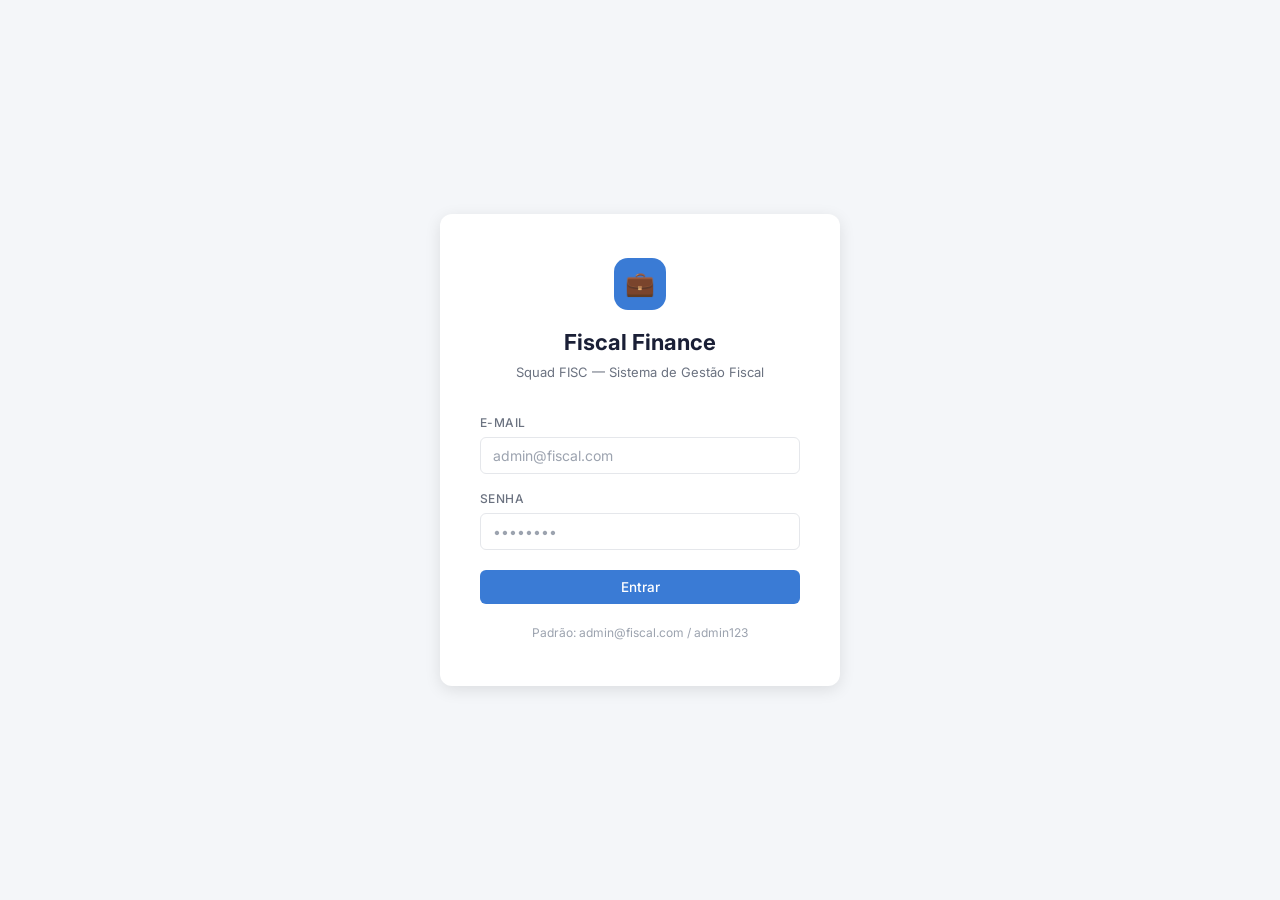
==== frontend/index.html @ f60c4493 "feat(web): frontend web completo substitui PyQt6 - Adiciona pasta frontend/ com HTML+CSS+JS para tod" ====
<!DOCTYPE html>
<html lang="pt-BR">
<head>
  <meta charset="UTF-8" />
  <meta name="viewport" content="width=device-width, initial-scale=1.0" />
  <title>Login — Fiscal Finance</title>
  <link rel="stylesheet" href="css/style.css" />
</head>
<body>

<div class="login-page">
  <div class="login-box">
    <div class="login-header">
      <div class="login-logo">💼</div>
      <h1 class="login-title">Fiscal Finance</h1>
      <p class="login-sub">Squad FISC — Sistema de Gestão Fiscal</p>
    </div>

    <form id="form-login">
      <div class="form-group">
        <label class="form-label" for="input-email">E-mail</label>
        <input
          id="input-email"
          type="email"
          class="form-control"
          placeholder="admin@fiscal.com"
          autocomplete="username"
          required
        />
      </div>

      <div class="form-group">
        <label class="form-label" for="input-senha">Senha</label>
        <input
          id="input-senha"
          type="password"
          class="form-control"
          placeholder="••••••••"
          autocomplete="current-password"
          required
        />
      </div>

      <div id="login-error" class="hidden" style="
        background:var(--danger-bg);
        border:1px solid #fca5a5;
        color:#b91c1c;
        border-radius:6px;
        padding:10px 14px;
        font-size:13px;
        margin-bottom:14px;
      "></div>

      <button id="btn-login" type="submit" class="btn btn-primary btn-full" style="margin-top:4px;">
        Entrar
      </button>
    </form>

    <p style="text-align:center;margin-top:20px;font-size:12px;color:var(--text-light);">
      Padrão: admin@fiscal.com / admin123
    </p>
  </div>
</div>

<div id="toast-container"></div>

<script src="js/api.js"></script>
<script src="js/ui.js"></script>
<script>
  // Redireciona se já estiver logado
  if (getToken()) {
    window.location.href = 'dashboard.html';
  }

  document.getElementById('form-login').addEventListener('submit', async (e) => {
    e.preventDefault();
    const btn = document.getElementById('btn-login');
    const errEl = document.getElementById('login-error');
    errEl.classList.add('hidden');

    const email = document.getElementById('input-email').value.trim();
    const senha = document.getElementById('input-senha').value;

    setLoading(btn, true);

    const res = await API.Auth.login(email, senha);
    setLoading(btn, false);

    if (res.ok) {
      setToken(res.body.data.token);
      setUser({ nome: res.body.data.nome, papel: res.body.data.papel });
      toast('Login realizado com sucesso!', 'success');
      setTimeout(() => { window.location.href = 'dashboard.html'; }, 600);
    } else {
      errEl.textContent = res.body.message || 'Credenciais inválidas.';
      errEl.classList.remove('hidden');
    }
  });
</script>

</body>
</html>
---- frontend/css/style.css ----
/* ============================================================
   Fiscal Finance — Squad FISC
   Estilos globais do sistema web
   ============================================================ */

@import url('https://fonts.googleapis.com/css2?family=Inter:wght@300;400;500;600;700&display=swap');

/* ─── Variáveis ──────────────────────────────────────────── */
:root {
  --bg-main:       #f4f6f9;
  --bg-sidebar:    #1e2533;
  --bg-card:       #ffffff;
  --bg-card-alt:   #f8f9fc;

  --accent:        #3a7bd5;
  --accent-dark:   #2c5fb3;
  --accent-light:  #e8f0fc;

  --text-primary:  #1a1f36;
  --text-secondary:#6b7280;
  --text-light:    #9ca3af;
  --text-sidebar:  #c8cfe0;

  --border:        #e5e7eb;
  --border-focus:  #3a7bd5;

  --success:       #22c55e;
  --success-bg:    #f0fdf4;
  --warning:       #f59e0b;
  --warning-bg:    #fffbeb;
  --danger:        #ef4444;
  --danger-bg:     #fef2f2;

  --sidebar-w:     240px;
  --radius:        8px;
  --shadow:        0 1px 4px rgba(0,0,0,.07), 0 2px 12px rgba(0,0,0,.05);
  --shadow-md:     0 4px 16px rgba(0,0,0,.10);
  --transition:    150ms ease;
}

/* ─── Reset ──────────────────────────────────────────────── */
*, *::before, *::after { box-sizing: border-box; margin: 0; padding: 0; }
body {
  font-family: 'Inter', sans-serif;
  font-size: 14px;
  background: var(--bg-main);
  color: var(--text-primary);
  line-height: 1.5;
  min-height: 100vh;
}
a { text-decoration: none; color: inherit; }
button { cursor: pointer; border: none; background: none; font-family: inherit; font-size: inherit; }
input, select, textarea { font-family: inherit; font-size: inherit; }
ul, ol { list-style: none; }

/* ─── Layout principal ───────────────────────────────────── */
.app-layout {
  display: flex;
  min-height: 100vh;
}

/* ─── Sidebar ────────────────────────────────────────────── */
.sidebar {
  width: var(--sidebar-w);
  background: var(--bg-sidebar);
  display: flex;
  flex-direction: column;
  position: fixed;
  top: 0; left: 0;
  height: 100vh;
  z-index: 100;
  transition: transform var(--transition);
}

.sidebar-header {
  padding: 24px 20px 20px;
  border-bottom: 1px solid rgba(255,255,255,.07);
}

.sidebar-logo {
  display: flex;
  align-items: center;
  gap: 10px;
  color: #fff;
}

.sidebar-logo .logo-icon {
  width: 34px; height: 34px;
  background: var(--accent);
  border-radius: 8px;
  display: flex; align-items: center; justify-content: center;
  font-size: 16px;
}

.sidebar-logo .logo-text {
  font-weight: 700;
  font-size: 15px;
  letter-spacing: .3px;
}

.sidebar-logo .logo-sub {
  font-size: 10px;
  color: var(--text-sidebar);
  font-weight: 400;
  margin-top: 1px;
}

.sidebar-nav {
  flex: 1;
  padding: 16px 0;
  overflow-y: auto;
}

.nav-section-label {
  font-size: 10px;
  font-weight: 600;
  letter-spacing: 1px;
  color: rgba(200,207,224,.45);
  text-transform: uppercase;
  padding: 10px 20px 6px;
  margin-top: 8px;
}

.nav-item {
  display: flex;
  align-items: center;
  gap: 10px;
  padding: 9px 20px;
  color: var(--text-sidebar);
  border-radius: 0;
  transition: background var(--transition), color var(--transition);
  font-size: 13.5px;
  font-weight: 400;
  cursor: pointer;
  border-left: 3px solid transparent;
}

.nav-item:hover {
  background: rgba(255,255,255,.06);
  color: #fff;
}

.nav-item.active {
  background: rgba(58,123,213,.18);
  color: #fff;
  border-left-color: var(--accent);
  font-weight: 500;
}

.nav-item .nav-icon { font-size: 16px; opacity: .85; }

.sidebar-footer {
  padding: 16px 20px;
  border-top: 1px solid rgba(255,255,255,.07);
}

.user-info {
  display: flex;
  align-items: center;
  gap: 10px;
}

.user-avatar {
  width: 32px; height: 32px;
  background: var(--accent);
  border-radius: 50%;
  display: flex; align-items: center; justify-content: center;
  font-weight: 600;
  font-size: 13px;
  color: #fff;
  flex-shrink: 0;
}

.user-details { flex: 1; min-width: 0; }
.user-name { font-size: 13px; color: #fff; font-weight: 500; white-space: nowrap; overflow: hidden; text-overflow: ellipsis; }
.user-role { font-size: 11px; color: var(--text-sidebar); }

.btn-logout {
  background: none;
  border: none;
  color: var(--text-sidebar);
  cursor: pointer;
  padding: 4px;
  border-radius: 4px;
  font-size: 16px;
  transition: color var(--transition);
}
.btn-logout:hover { color: var(--danger); }

/* ─── Conteúdo principal ─────────────────────────────────── */
.main-content {
  margin-left: var(--sidebar-w);
  flex: 1;
  display: flex;
  flex-direction: column;
  min-height: 100vh;
}

.topbar {
  background: var(--bg-card);
  border-bottom: 1px solid var(--border);
  padding: 0 28px;
  height: 56px;
  display: flex;
  align-items: center;
  justify-content: space-between;
  position: sticky;
  top: 0;
  z-index: 50;
}

.topbar-title {
  font-size: 15px;
  font-weight: 600;
  color: var(--text-primary);
}

.topbar-right {
  display: flex;
  align-items: center;
  gap: 12px;
}

.page-content {
  padding: 28px;
  flex: 1;
}

/* ─── Página de login ────────────────────────────────────── */
.login-page {
  min-height: 100vh;
  display: flex;
  align-items: center;
  justify-content: center;
  background: var(--bg-main);
}

.login-box {
  background: var(--bg-card);
  border-radius: 12px;
  box-shadow: var(--shadow-md);
  padding: 44px 40px;
  width: 100%;
  max-width: 400px;
}

.login-header { text-align: center; margin-bottom: 32px; }
.login-logo {
  width: 52px; height: 52px;
  background: var(--accent);
  border-radius: 14px;
  display: flex; align-items: center; justify-content: center;
  font-size: 24px;
  margin: 0 auto 16px;
}
.login-title { font-size: 22px; font-weight: 700; }
.login-sub { color: var(--text-secondary); font-size: 13px; margin-top: 4px; }

/* ─── Cards ──────────────────────────────────────────────── */
.card {
  background: var(--bg-card);
  border-radius: var(--radius);
  border: 1px solid var(--border);
  box-shadow: var(--shadow);
}

.card-header {
  padding: 18px 22px 14px;
  border-bottom: 1px solid var(--border);
  display: flex;
  align-items: center;
  justify-content: space-between;
  gap: 12px;
}

.card-title {
  font-size: 14px;
  font-weight: 600;
  color: var(--text-primary);
}

.card-body { padding: 20px 22px; }

/* ─── Stat Cards (dashboard) ─────────────────────────────── */
.stat-grid {
  display: grid;
  grid-template-columns: repeat(auto-fit, minmax(200px, 1fr));
  gap: 16px;
  margin-bottom: 24px;
}

.stat-card {
  background: var(--bg-card);
  border: 1px solid var(--border);
  border-radius: var(--radius);
  padding: 20px 22px;
  box-shadow: var(--shadow);
  display: flex;
  flex-direction: column;
  gap: 8px;
}

.stat-label { font-size: 12px; color: var(--text-secondary); font-weight: 500; text-transform: uppercase; letter-spacing: .5px; }
.stat-value { font-size: 26px; font-weight: 700; color: var(--text-primary); }
.stat-value.green  { color: #16a34a; }
.stat-value.red    { color: var(--danger); }
.stat-value.blue   { color: var(--accent); }
.stat-sub { font-size: 12px; color: var(--text-light); }

/* ─── Formulários ────────────────────────────────────────── */
.form-group {
  display: flex;
  flex-direction: column;
  gap: 5px;
  margin-bottom: 16px;
}

.form-label {
  font-size: 12px;
  font-weight: 500;
  color: var(--text-secondary);
  text-transform: uppercase;
  letter-spacing: .4px;
}

.form-control {
  width: 100%;
  padding: 9px 12px;
  border: 1px solid var(--border);
  border-radius: 6px;
  background: var(--bg-card);
  color: var(--text-primary);
  transition: border-color var(--transition), box-shadow var(--transition);
  outline: none;
}

.form-control:focus {
  border-color: var(--border-focus);
  box-shadow: 0 0 0 3px rgba(58,123,213,.12);
}

.form-control::placeholder { color: var(--text-light); }

.form-row {
  display: grid;
  grid-template-columns: 1fr 1fr;
  gap: 14px;
}

.form-row-3 {
  display: grid;
  grid-template-columns: 1fr 1fr 1fr;
  gap: 14px;
}

/* ─── Botões ─────────────────────────────────────────────── */
.btn {
  display: inline-flex;
  align-items: center;
  justify-content: center;
  gap: 7px;
  padding: 9px 18px;
  border-radius: 6px;
  font-weight: 500;
  font-size: 13.5px;
  transition: background var(--transition), opacity var(--transition), transform var(--transition);
  white-space: nowrap;
}

.btn:active { transform: translateY(1px); }

.btn-primary {
  background: var(--accent);
  color: #fff;
}
.btn-primary:hover { background: var(--accent-dark); }

.btn-secondary {
  background: var(--bg-card-alt);
  color: var(--text-primary);
  border: 1px solid var(--border);
}
.btn-secondary:hover { background: var(--border); }

.btn-danger {
  background: var(--danger);
  color: #fff;
}
.btn-danger:hover { background: #dc2626; }

.btn-success {
  background: var(--success);
  color: #fff;
}
.btn-success:hover { background: #16a34a; }

.btn-sm { padding: 6px 12px; font-size: 12.5px; }
.btn-full { width: 100%; }

/* ─── Tabela ─────────────────────────────────────────────── */
.table-wrapper {
  overflow-x: auto;
  border-radius: var(--radius);
  border: 1px solid var(--border);
}

table {
  width: 100%;
  border-collapse: collapse;
  font-size: 13.5px;
}

thead th {
  background: var(--bg-card-alt);
  padding: 11px 14px;
  text-align: left;
  font-size: 11px;
  font-weight: 600;
  text-transform: uppercase;
  letter-spacing: .5px;
  color: var(--text-secondary);
  border-bottom: 1px solid var(--border);
  white-space: nowrap;
}

tbody tr {
  border-bottom: 1px solid var(--border);
  transition: background var(--transition);
}

tbody tr:last-child { border-bottom: none; }
tbody tr:hover { background: var(--bg-card-alt); }

tbody td {
  padding: 11px 14px;
  color: var(--text-primary);
  vertical-align: middle;
}

/* ─── Badges / Tags ──────────────────────────────────────── */
.badge {
  display: inline-flex;
  align-items: center;
  padding: 2px 9px;
  border-radius: 20px;
  font-size: 11.5px;
  font-weight: 500;
}

.badge-green  { background: var(--success-bg); color: #15803d; }
.badge-red    { background: var(--danger-bg);  color: #b91c1c; }
.badge-yellow { background: var(--warning-bg); color: #b45309; }
.badge-blue   { background: var(--accent-light); color: var(--accent-dark); }
.badge-gray   { background: #f3f4f6; color: #6b7280; }

/* ─── Alerts / Toast ─────────────────────────────────────── */
#toast-container {
  position: fixed;
  top: 20px;
  right: 20px;
  z-index: 9999;
  display: flex;
  flex-direction: column;
  gap: 8px;
  pointer-events: none;
}

.toast {
  background: var(--bg-card);
  border: 1px solid var(--border);
  border-left: 4px solid var(--accent);
  border-radius: 8px;
  padding: 12px 18px;
  box-shadow: var(--shadow-md);
  font-size: 13.5px;
  color: var(--text-primary);
  min-width: 260px;
  max-width: 380px;
  opacity: 0;
  transform: translateX(40px);
  transition: opacity .25s, transform .25s;
  pointer-events: auto;
}

.toast.show { opacity: 1; transform: translateX(0); }
.toast.success { border-left-color: var(--success); }
.toast.error   { border-left-color: var(--danger); }
.toast.warning { border-left-color: var(--warning); }

/* ─── Modal ──────────────────────────────────────────────── */
.modal-overlay {
  position: fixed; inset: 0;
  background: rgba(0,0,0,.35);
  display: flex; align-items: center; justify-content: center;
  z-index: 200;
  opacity: 0; pointer-events: none;
  transition: opacity .2s;
}

.modal-overlay.open { opacity: 1; pointer-events: auto; }

.modal {
  background: var(--bg-card);
  border-radius: 10px;
  box-shadow: var(--shadow-md);
  width: 100%;
  max-width: 520px;
  max-height: 90vh;
  overflow-y: auto;
  transform: translateY(20px);
  transition: transform .2s;
}

.modal-overlay.open .modal { transform: translateY(0); }

.modal-header {
  padding: 18px 22px;
  border-bottom: 1px solid var(--border);
  display: flex; align-items: center; justify-content: space-between;
}

.modal-title { font-size: 15px; font-weight: 600; }
.modal-close { font-size: 20px; color: var(--text-secondary); cursor: pointer; line-height: 1; }
.modal-close:hover { color: var(--danger); }
.modal-body { padding: 20px 22px; }
.modal-footer { padding: 14px 22px; border-top: 1px solid var(--border); display: flex; gap: 10px; justify-content: flex-end; }

/* ─── Seção vazia ────────────────────────────────────────── */
.empty-state {
  text-align: center;
  padding: 48px 20px;
  color: var(--text-secondary);
}

.empty-icon { font-size: 40px; margin-bottom: 12px; opacity: .5; }
.empty-text { font-size: 14px; }

/* ─── Utilitários ────────────────────────────────────────── */
.flex { display: flex; }
.flex-between { display: flex; align-items: center; justify-content: space-between; }
.flex-center  { display: flex; align-items: center; }
.gap-8  { gap: 8px; }
.gap-12 { gap: 12px; }
.gap-16 { gap: 16px; }
.mt-4  { margin-top: 4px; }
.mt-8  { margin-top: 8px; }
.mt-16 { margin-top: 16px; }
.mt-24 { margin-top: 24px; }
.mb-16 { margin-bottom: 16px; }
.mb-24 { margin-bottom: 24px; }
.text-right { text-align: right; }
.text-sm { font-size: 12px; }
.text-muted { color: var(--text-secondary); }
.font-mono { font-family: 'Courier New', monospace; font-size: 13px; }
.w-full { width: 100%; }
.hidden { display: none !important; }

/* ─── Loading spinner ────────────────────────────────────── */
.spinner {
  width: 18px; height: 18px;
  border: 2px solid rgba(58,123,213,.25);
  border-top-color: var(--accent);
  border-radius: 50%;
  animation: spin .7s linear infinite;
  display: inline-block;
}

@keyframes spin { to { transform: rotate(360deg); } }

/* ─── Highlight de totais ────────────────────────────────── */
.totals-box {
  background: var(--accent-light);
  border: 1px solid #c7d9f5;
  border-radius: var(--radius);
  padding: 16px 20px;
}

.totals-row {
  display: flex;
  justify-content: space-between;
  align-items: center;
  padding: 4px 0;
  font-size: 13.5px;
}

.totals-row.total-final {
  border-top: 1px solid #c7d9f5;
  margin-top: 8px;
  padding-top: 10px;
  font-weight: 700;
  font-size: 15px;
  color: var(--accent-dark);
}

/* ─── Responsive ─────────────────────────────────────────── */
@media (max-width: 768px) {
  .sidebar { transform: translateX(-100%); }
  .sidebar.open { transform: translateX(0); }
  .main-content { margin-left: 0; }
  .form-row, .form-row-3 { grid-template-columns: 1fr; }
  .stat-grid { grid-template-columns: 1fr 1fr; }
  .page-content { padding: 16px; }
}
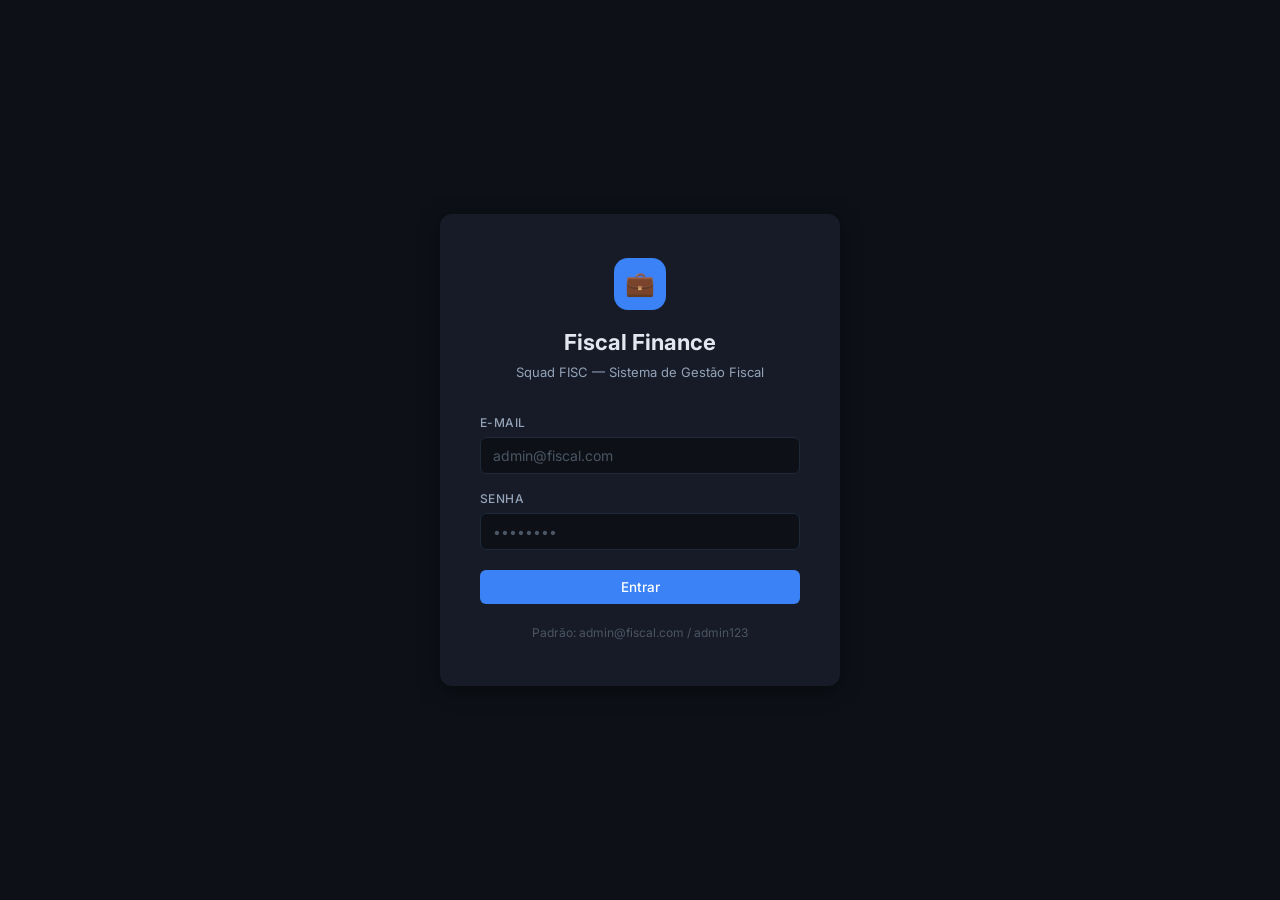
==== commit 71224ee3: "feat: implementa loading states, toasts e responsividade (OP#301, OP#302, OP#303)" ====
--- a/frontend/index.html
+++ b/frontend/index.html
@@ -41,16 +41,6 @@
         />
       </div>
 
-      <div id="login-error" class="hidden" style="
-        background:var(--danger-bg);
-        border:1px solid #fca5a5;
-        color:#b91c1c;
-        border-radius:6px;
-        padding:10px 14px;
-        font-size:13px;
-        margin-bottom:14px;
-      "></div>
-
       <button id="btn-login" type="submit" class="btn btn-primary btn-full" style="margin-top:4px;">
         Entrar
       </button>
@@ -75,8 +65,6 @@
   document.getElementById('form-login').addEventListener('submit', async (e) => {
     e.preventDefault();
     const btn = document.getElementById('btn-login');
-    const errEl = document.getElementById('login-error');
-    errEl.classList.add('hidden');
 
     const email = document.getElementById('input-email').value.trim();
     const senha = document.getElementById('input-senha').value;
@@ -92,8 +80,7 @@
       toast('Login realizado com sucesso!', 'success');
       setTimeout(() => { window.location.href = 'dashboard.html'; }, 600);
     } else {
-      errEl.textContent = res.body.message || 'Credenciais inválidas.';
-      errEl.classList.remove('hidden');
+      toast(res.body.message || 'Credenciais inválidas.', 'error');
     }
   });
 </script>
--- a/frontend/css/style.css
+++ b/frontend/css/style.css
@@ -5,36 +5,36 @@
 
 @import url('https://fonts.googleapis.com/css2?family=Inter:wght@300;400;500;600;700&display=swap');
 
-/* ─── Variáveis ──────────────────────────────────────────── */
+/* ─── Variáveis — Tema Escuro ─────────────────────────────── */
 :root {
-  --bg-main:       #f4f6f9;
-  --bg-sidebar:    #1e2533;
-  --bg-card:       #ffffff;
-  --bg-card-alt:   #f8f9fc;
-
-  --accent:        #3a7bd5;
-  --accent-dark:   #2c5fb3;
-  --accent-light:  #e8f0fc;
-
-  --text-primary:  #1a1f36;
-  --text-secondary:#6b7280;
-  --text-light:    #9ca3af;
-  --text-sidebar:  #c8cfe0;
-
-  --border:        #e5e7eb;
-  --border-focus:  #3a7bd5;
+  --bg-main:       #0d1117;
+  --bg-sidebar:    #090c12;
+  --bg-card:       #161b27;
+  --bg-card-alt:   #111520;
+
+  --accent:        #3b82f6;
+  --accent-dark:   #2563eb;
+  --accent-light:  rgba(59, 130, 246, .15);
+
+  --text-primary:  #e2e8f0;
+  --text-secondary:#94a3b8;
+  --text-light:    #4b5563;
+  --text-sidebar:  #8b96b0;
+
+  --border:        #1e2a3a;
+  --border-focus:  #3b82f6;
 
   --success:       #22c55e;
-  --success-bg:    #f0fdf4;
+  --success-bg:    rgba(34, 197, 94,  .12);
   --warning:       #f59e0b;
-  --warning-bg:    #fffbeb;
+  --warning-bg:    rgba(245, 158, 11, .12);
   --danger:        #ef4444;
-  --danger-bg:     #fef2f2;
+  --danger-bg:     rgba(239, 68,  68, .12);
 
   --sidebar-w:     240px;
   --radius:        8px;
-  --shadow:        0 1px 4px rgba(0,0,0,.07), 0 2px 12px rgba(0,0,0,.05);
-  --shadow-md:     0 4px 16px rgba(0,0,0,.10);
+  --shadow:        0 1px 4px rgba(0,0,0,.4), 0 2px 12px rgba(0,0,0,.3);
+  --shadow-md:     0 4px 20px rgba(0,0,0,.5);
   --transition:    150ms ease;
 }
 
@@ -328,15 +328,16 @@
   padding: 9px 12px;
   border: 1px solid var(--border);
   border-radius: 6px;
-  background: var(--bg-card);
+  background: #0d1117;
   color: var(--text-primary);
   transition: border-color var(--transition), box-shadow var(--transition);
   outline: none;
+  -webkit-appearance: none;
 }
 
 .form-control:focus {
   border-color: var(--border-focus);
-  box-shadow: 0 0 0 3px rgba(58,123,213,.12);
+  box-shadow: 0 0 0 3px rgba(59,130,246,.18);
 }
 
 .form-control::placeholder { color: var(--text-light); }
@@ -470,22 +471,27 @@
   border: 1px solid var(--border);
   border-left: 4px solid var(--accent);
   border-radius: 8px;
-  padding: 12px 18px;
+  padding: 14px 20px;
   box-shadow: var(--shadow-md);
   font-size: 13.5px;
   color: var(--text-primary);
-  min-width: 260px;
-  max-width: 380px;
+  min-width: 300px;
+  max-width: 420px;
   opacity: 0;
-  transform: translateX(40px);
-  transition: opacity .25s, transform .25s;
+  transform: translateX(50px);
+  transition: all .3s cubic-bezier(0.68, -0.55, 0.265, 1.55);
   pointer-events: auto;
+  display: flex;
+  align-items: center;
+  gap: 12px;
 }
 
 .toast.show { opacity: 1; transform: translateX(0); }
 .toast.success { border-left-color: var(--success); }
 .toast.error   { border-left-color: var(--danger); }
 .toast.warning { border-left-color: var(--warning); }
+
+.toast-icon { font-size: 18px; }
 
 /* ─── Modal ──────────────────────────────────────────────── */
 .modal-overlay {
@@ -558,14 +564,40 @@
 /* ─── Loading spinner ────────────────────────────────────── */
 .spinner {
   width: 18px; height: 18px;
-  border: 2px solid rgba(58,123,213,.25);
-  border-top-color: var(--accent);
+  border: 2px solid rgba(255,255,255,.2);
+  border-top-color: #fff;
   border-radius: 50%;
   animation: spin .7s linear infinite;
   display: inline-block;
+  vertical-align: middle;
+}
+
+.btn .spinner {
+  margin-right: 8px;
 }
 
 @keyframes spin { to { transform: rotate(360deg); } }
+
+/* Estado de loading global */
+.loading-overlay {
+  position: fixed; inset: 0;
+  background: rgba(13, 17, 23, 0.7);
+  backdrop-filter: blur(2px);
+  display: flex; align-items: center; justify-content: center;
+  z-index: 9999;
+  opacity: 0; pointer-events: none;
+  transition: opacity .3s;
+}
+
+.loading-overlay.active { opacity: 1; pointer-events: auto; }
+
+.loading-spinner-lg {
+  width: 48px; height: 48px;
+  border: 4px solid var(--accent-light);
+  border-top-color: var(--accent);
+  border-radius: 50%;
+  animation: spin 1s linear infinite;
+}
 
 /* ─── Highlight de totais ────────────────────────────────── */
 .totals-box {
@@ -593,11 +625,69 @@
 }
 
 /* ─── Responsive ─────────────────────────────────────────── */
+@media (max-width: 1024px) {
+  :root { --sidebar-w: 200px; }
+}
+
 @media (max-width: 768px) {
-  .sidebar { transform: translateX(-100%); }
-  .sidebar.open { transform: translateX(0); }
-  .main-content { margin-left: 0; }
-  .form-row, .form-row-3 { grid-template-columns: 1fr; }
-  .stat-grid { grid-template-columns: 1fr 1fr; }
-  .page-content { padding: 16px; }
-}
+  .sidebar {
+    transform: translateX(-100%);
+  }
+  .sidebar.open {
+    transform: translateX(0);
+  }
+  .main-content {
+    margin-left: 0;
+  }
+  .topbar {
+    padding: 0 16px;
+  }
+  .page-content {
+    padding: 16px;
+  }
+  .stat-grid {
+    grid-template-columns: 1fr 1fr;
+  }
+  .form-row, .form-row-3 {
+    grid-template-columns: 1fr;
+  }
+  
+  /* Menu toggle button for mobile/tablet */
+  .menu-toggle {
+    display: flex !important;
+    align-items: center;
+    justify-content: center;
+    width: 36px; height: 36px;
+    background: var(--bg-card-alt);
+    border: 1px solid var(--border);
+    border-radius: 6px;
+    color: var(--text-primary);
+    cursor: pointer;
+  }
+}
+
+@media (max-width: 480px) {
+  .stat-grid {
+    grid-template-columns: 1fr;
+  }
+  .card-header {
+    flex-direction: column;
+    align-items: flex-start;
+  }
+  .topbar-title {
+    font-size: 13px;
+  }
+}
+/* ─── Scrollbar dark ────────────────────────────────────── */
+::-webkit-scrollbar { width: 6px; height: 6px; }
+::-webkit-scrollbar-track { background: var(--bg-main); }
+::-webkit-scrollbar-thumb { background: #2a3550; border-radius: 3px; }
+::-webkit-scrollbar-thumb:hover { background: #3b82f6; }
+
+/* ─── Select dark ───────────────────────────────────────── */
+select.form-control option { background: #161b27; color: var(--text-primary); }
+
+/* ─── Number input arrows dark ─────────────────────────── */
+input[type=number]::-webkit-inner-spin-button,
+input[type=number]::-webkit-outer-spin-button { opacity: 0.4; filter: invert(1); }
+
